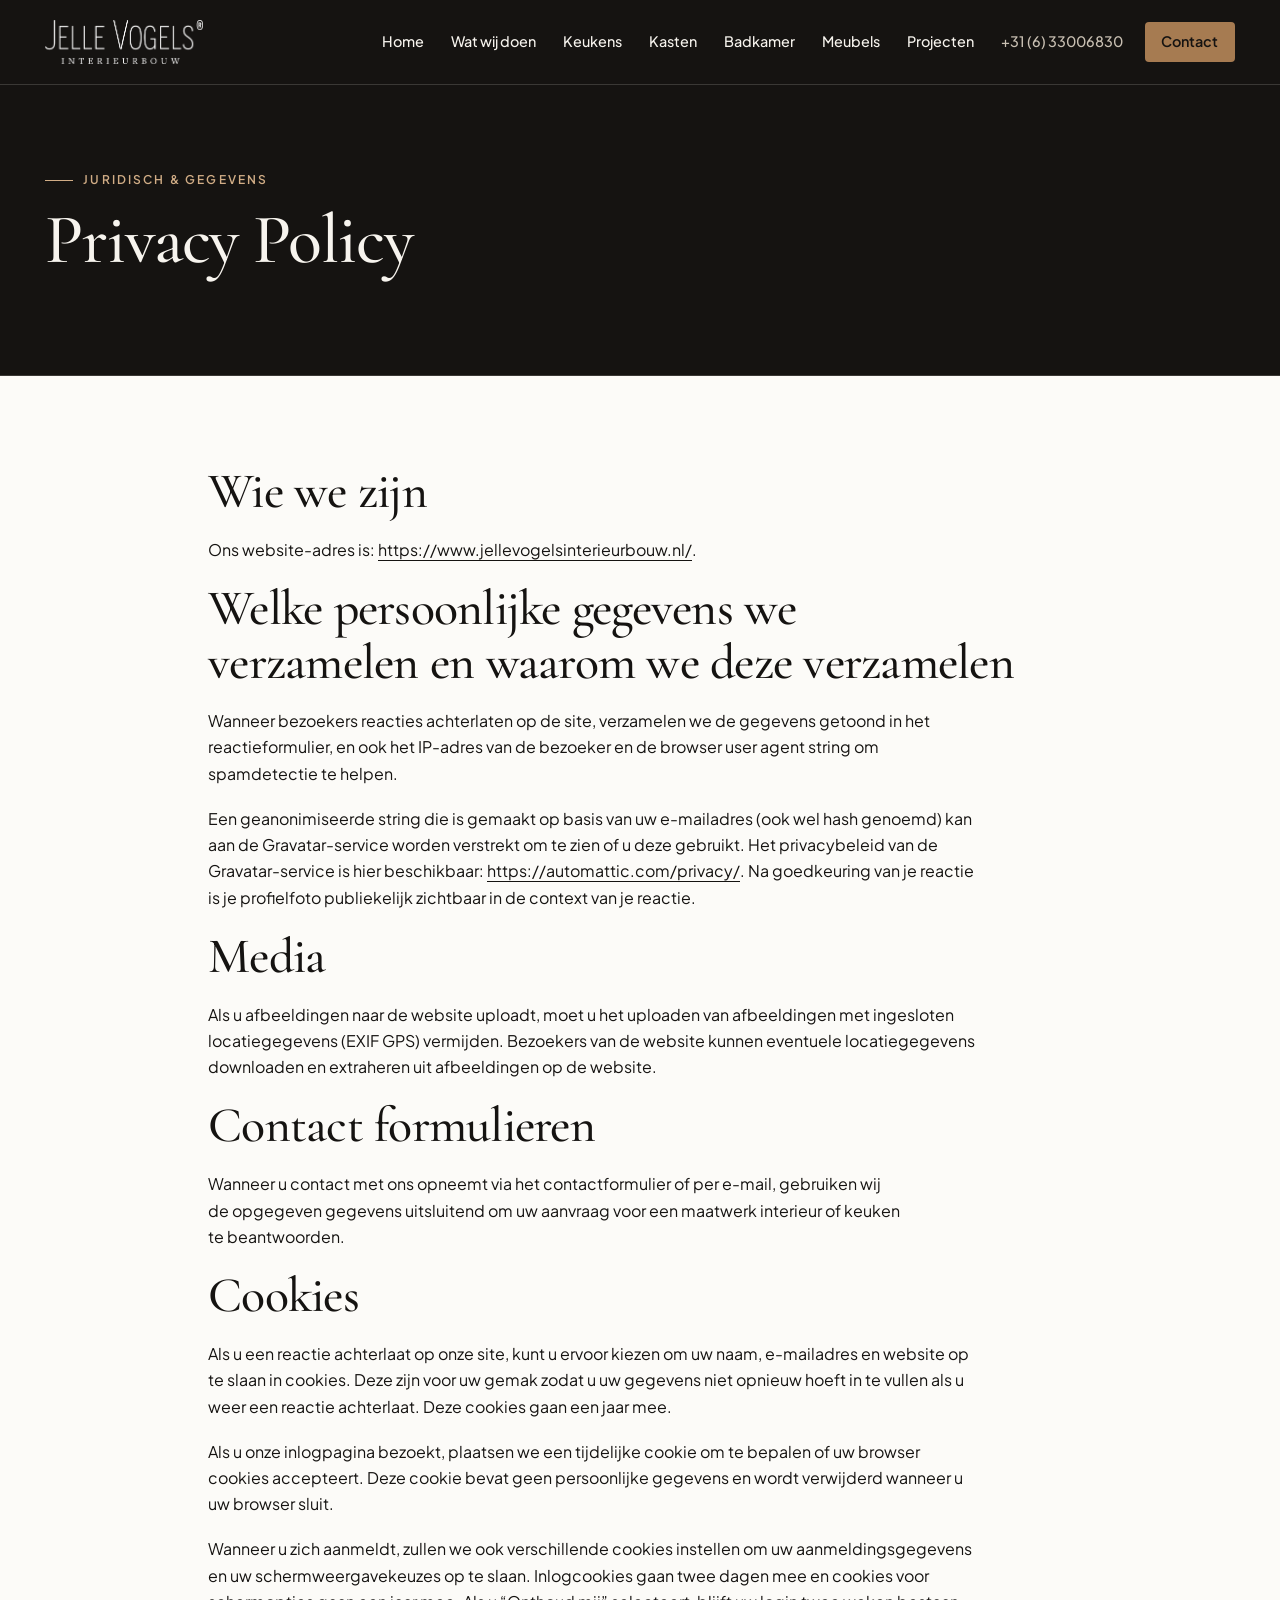
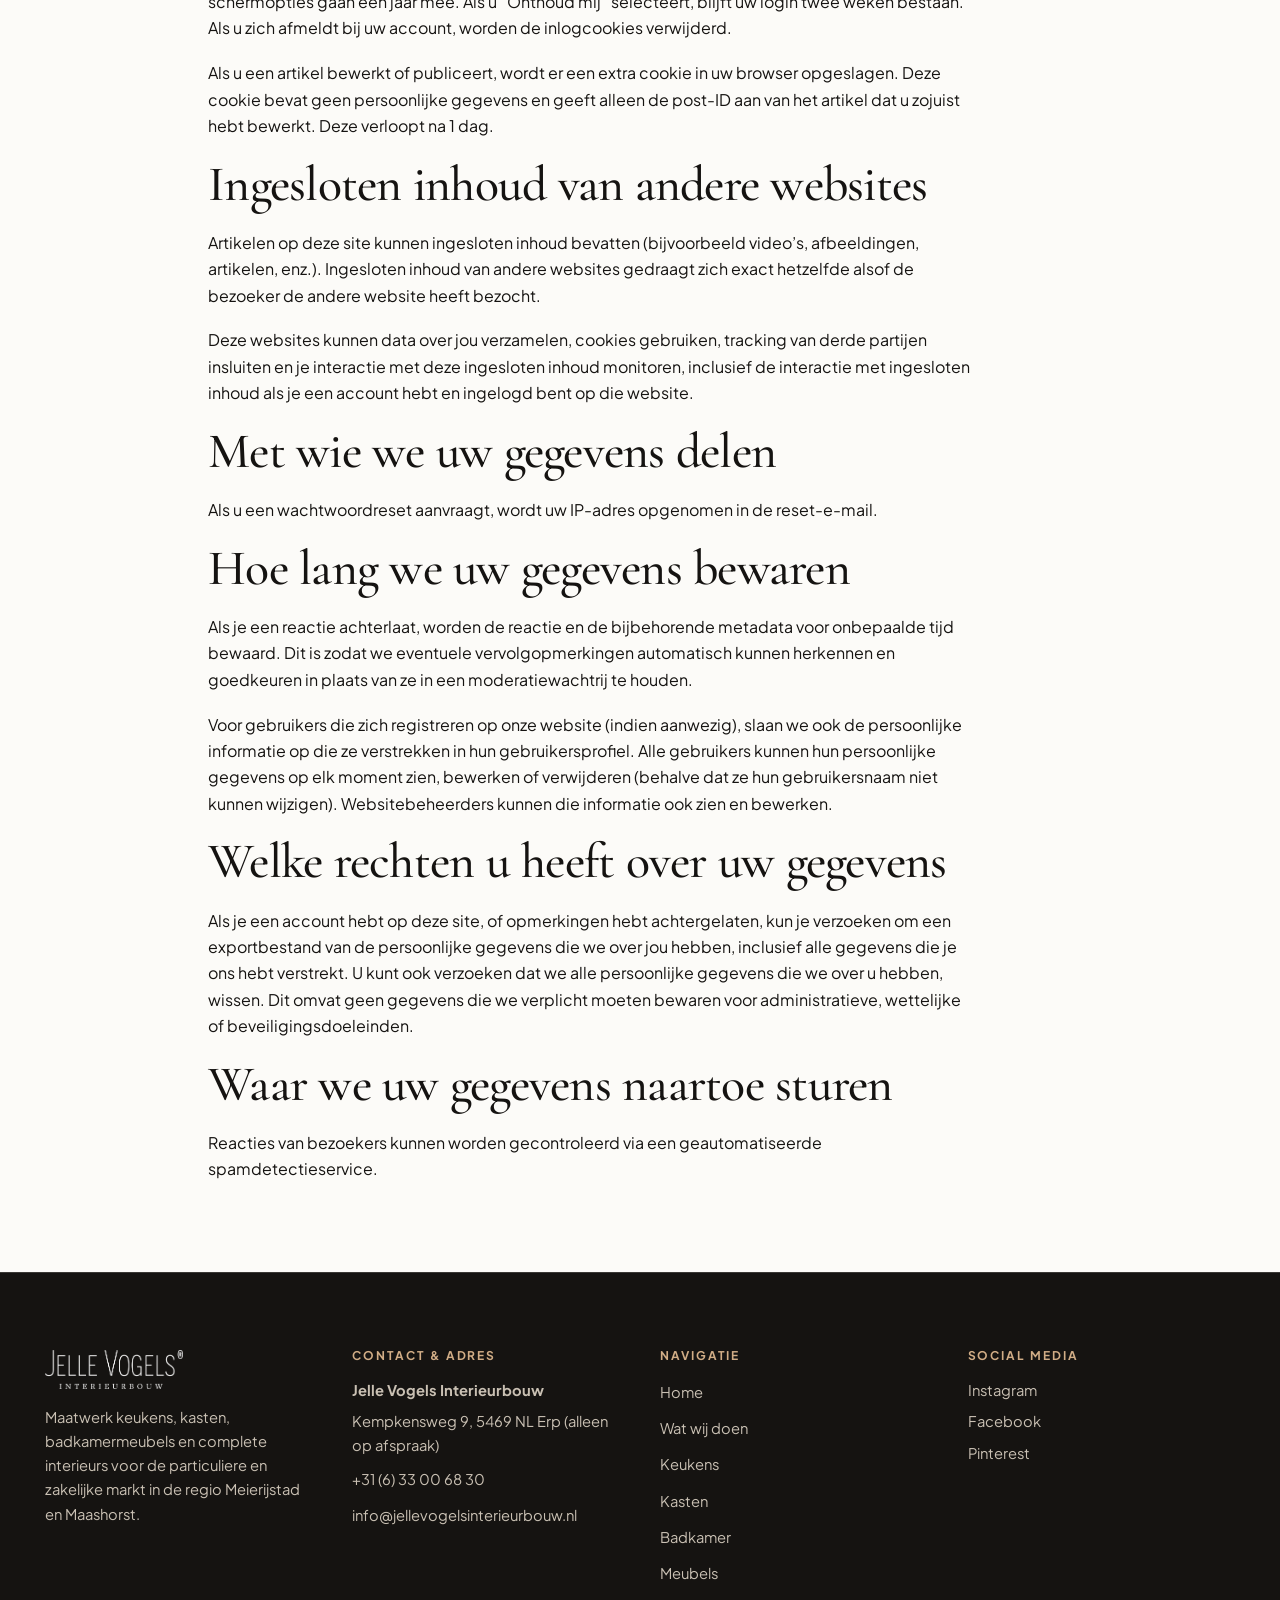
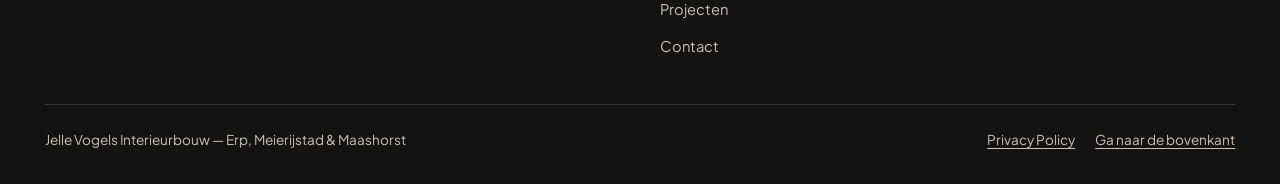
==== privacy-policy.html @ b294d6fb "Initial site build for Jelle Vogels Interieurbouw" ====
<!DOCTYPE html>
<html lang="nl">
<head>
  <meta charset="utf-8">
  <meta name="viewport" content="width=device-width, initial-scale=1.0">
  <title>Privacy Policy - Jelle Vogels Interieurbouw</title>
  <meta name="description" content="Privacybeleid van Jelle Vogels Interieurbouw in Erp.">
  <link rel="icon" href="assets/images/cropped-Ontwerp-zonder-titel-2023-12-18T081809.314.jpg" type="image/jpeg">
  <link rel="preconnect" href="https://fonts.googleapis.com">
  <link rel="preconnect" href="https://fonts.gstatic.com" crossorigin>
  <link rel="stylesheet" href="https://fonts.googleapis.com/css2?family=Cormorant+Garamond:ital,wght@0,500;0,600;1,500&family=Plus+Jakarta+Sans:wght@400;500;600;700&display=swap">
  <link rel="stylesheet" href="assets/css/styles.css">
  <script type="module" src="assets/js/main.js"></script>
</head>
<body>
  <a href="#main-content" class="skip-link visually-hidden">Ga naar inhoud</a>
  <div class="sticky-sentinel" aria-hidden="true"></div>

  <header class="site-header">
    <div class="site-header-bar">
      <div class="container header-inner">
        <a class="site-logo" href="index.html">
          <img
            src="assets/images/JVI-Logo-wit.png"
            alt="Jelle Vogels Interieurbouw — Home"
            width="1292"
            height="360"
            decoding="async"
          >
        </a>

        <nav class="site-nav" aria-label="Hoofdnavigatie">
          <button
            class="menu-button"
            type="button"
            popovertarget="site-menu"
            popovertargetaction="toggle"
            aria-controls="site-menu"
          >
            <svg aria-hidden="true" width="18" height="18" viewBox="0 0 24 24" fill="none" stroke="currentColor" stroke-width="2" stroke-linecap="round">
              <line x1="3" y1="6" x2="21" y2="6"></line>
              <line x1="3" y1="12" x2="21" y2="12"></line>
              <line x1="3" y1="18" x2="21" y2="18"></line>
            </svg>
            <span>Menu</span>
          </button>

          <ul id="site-menu" class="site-menu" popover="auto">
            <li><a href="index.html">Home</a></li>
          <li><a href="wat-wij-doen.html">Wat wij doen</a></li>
          <li><a href="keukens.html">Keukens</a></li>
          <li><a href="kasten.html">Kasten</a></li>
          <li><a href="badkamer.html">Badkamer</a></li>
          <li><a href="meubels.html">Meubels</a></li>
          <li><a href="projecten.html">Projecten</a></li>
          <li><a class="nav-phone" href="tel:+31633006830">+31 (6) 33006830</a></li>
          <li><a class="nav-cta" href="contact.html">Contact</a></li>
          </ul>
        </nav>
      </div>
    </div>
  </header>

  <main>

<section class="page-banner">
  <div class="container">
    <span class="eyebrow">Juridisch &amp; Gegevens</span>
    <h1 id="main-content" tabindex="-1">Privacy Policy</h1>
  </div>
</section>

<section class="section section--surface">
  <div class="container prose-stack" style="max-inline-size: 54rem;">
    <h2>Wie we zijn</h2>
    <p>Ons website-adres is: <a href="https://www.jellevogelsinterieurbouw.nl/">https://www.jellevogelsinterieurbouw.nl/</a>.</p>

    <h2>Welke persoonlijke gegevens we verzamelen en waarom we deze verzamelen</h2>
    <p>Wanneer bezoekers reacties achterlaten op de site, verzamelen we de gegevens getoond in het reactieformulier, en ook het IP-adres van de bezoeker en de browser user agent string om spamdetectie te helpen.</p>
    <p>Een geanonimiseerde string die is gemaakt op basis van uw e-mailadres (ook wel hash genoemd) kan aan de Gravatar-service worden verstrekt om te zien of u deze gebruikt. Het privacybeleid van de Gravatar-service is hier beschikbaar: <a href="https://automattic.com/privacy/" rel="noopener noreferrer">https://automattic.com/privacy/</a>. Na goedkeuring van je reactie is je profielfoto publiekelijk zichtbaar in de context van je reactie.</p>

    <h2>Media</h2>
    <p>Als u afbeeldingen naar de website uploadt, moet u het uploaden van afbeeldingen met ingesloten locatiegegevens (EXIF GPS) vermijden. Bezoekers van de website kunnen eventuele locatiegegevens downloaden en extraheren uit afbeeldingen op de website.</p>

    <h2>Contact formulieren</h2>
    <p>Wanneer u contact met ons opneemt via het contactformulier of per e-mail, gebruiken wij de opgegeven gegevens uitsluitend om uw aanvraag voor een maatwerk interieur of keuken te beantwoorden.</p>

    <h2>Cookies</h2>
    <p>Als u een reactie achterlaat op onze site, kunt u ervoor kiezen om uw naam, e-mailadres en website op te slaan in cookies. Deze zijn voor uw gemak zodat u uw gegevens niet opnieuw hoeft in te vullen als u weer een reactie achterlaat. Deze cookies gaan een jaar mee.</p>
    <p>Als u onze inlogpagina bezoekt, plaatsen we een tijdelijke cookie om te bepalen of uw browser cookies accepteert. Deze cookie bevat geen persoonlijke gegevens en wordt verwijderd wanneer u uw browser sluit.</p>
    <p>Wanneer u zich aanmeldt, zullen we ook verschillende cookies instellen om uw aanmeldingsgegevens en uw schermweergavekeuzes op te slaan. Inlogcookies gaan twee dagen mee en cookies voor schermopties gaan een jaar mee. Als u “Onthoud mij” selecteert, blijft uw login twee weken bestaan. Als u zich afmeldt bij uw account, worden de inlogcookies verwijderd.</p>
    <p>Als u een artikel bewerkt of publiceert, wordt er een extra cookie in uw browser opgeslagen. Deze cookie bevat geen persoonlijke gegevens en geeft alleen de post-ID aan van het artikel dat u zojuist hebt bewerkt. Deze verloopt na 1 dag.</p>

    <h2>Ingesloten inhoud van andere websites</h2>
    <p>Artikelen op deze site kunnen ingesloten inhoud bevatten (bijvoorbeeld video’s, afbeeldingen, artikelen, enz.). Ingesloten inhoud van andere websites gedraagt zich exact hetzelfde alsof de bezoeker de andere website heeft bezocht.</p>
    <p>Deze websites kunnen data over jou verzamelen, cookies gebruiken, tracking van derde partijen insluiten en je interactie met deze ingesloten inhoud monitoren, inclusief de interactie met ingesloten inhoud als je een account hebt en ingelogd bent op die website.</p>

    <h2>Met wie we uw gegevens delen</h2>
    <p>Als u een wachtwoordreset aanvraagt, wordt uw IP-adres opgenomen in de reset-e-mail.</p>

    <h2>Hoe lang we uw gegevens bewaren</h2>
    <p>Als je een reactie achterlaat, worden de reactie en de bijbehorende metadata voor onbepaalde tijd bewaard. Dit is zodat we eventuele vervolgopmerkingen automatisch kunnen herkennen en goedkeuren in plaats van ze in een moderatiewachtrij te houden.</p>
    <p>Voor gebruikers die zich registreren op onze website (indien aanwezig), slaan we ook de persoonlijke informatie op die ze verstrekken in hun gebruikersprofiel. Alle gebruikers kunnen hun persoonlijke gegevens op elk moment zien, bewerken of verwijderen (behalve dat ze hun gebruikersnaam niet kunnen wijzigen). Websitebeheerders kunnen die informatie ook zien en bewerken.</p>

    <h2>Welke rechten u heeft over uw gegevens</h2>
    <p>Als je een account hebt op deze site, of opmerkingen hebt achtergelaten, kun je verzoeken om een exportbestand van de persoonlijke gegevens die we over jou hebben, inclusief alle gegevens die je ons hebt verstrekt. U kunt ook verzoeken dat we alle persoonlijke gegevens die we over u hebben, wissen. Dit omvat geen gegevens die we verplicht moeten bewaren voor administratieve, wettelijke of beveiligingsdoeleinden.</p>

    <h2>Waar we uw gegevens naartoe sturen</h2>
    <p>Reacties van bezoekers kunnen worden gecontroleerd via een geautomatiseerde spamdetectieservice.</p>
  </div>
</section>

  </main>

  <footer class="site-footer">
    <div class="container">
      <div class="footer-grid">
        <div class="footer-brand">
          <img
            src="assets/images/JVI-Logo-wit.png"
            alt="Jelle Vogels Interieurbouw"
            width="1292"
            height="360"
            loading="lazy"
            decoding="async"
          >
          <p>Maatwerk keukens, kasten, badkamermeubels en complete interieurs voor de particuliere en zakelijke markt in de regio Meierijstad en Maashorst.</p>
        </div>

        <div>
          <h2 class="footer-heading">Contact &amp; Adres</h2>
          <ul class="footer-list">
            <li><strong>Jelle Vogels Interieurbouw</strong></li>
            <li>Kempkensweg 9, 5469 NL Erp (alleen op afspraak)</li>
            <li><a href="tel:+31633006830">+31 (6) 33 00 68 30</a></li>
            <li><a href="mailto:info@jellevogelsinterieurbouw.nl">info@jellevogelsinterieurbouw.nl</a></li>
          </ul>
        </div>

        <div>
          <h2 class="footer-heading">Navigatie</h2>
          <ul class="footer-list">
            <li><a href="index.html">Home</a></li>
            <li><a href="wat-wij-doen.html">Wat wij doen</a></li>
            <li><a href="keukens.html">Keukens</a></li>
            <li><a href="kasten.html">Kasten</a></li>
            <li><a href="badkamer.html">Badkamer</a></li>
            <li><a href="meubels.html">Meubels</a></li>
            <li><a href="projecten.html">Projecten</a></li>
            <li><a href="contact.html">Contact</a></li>
          </ul>
        </div>

        <div>
          <h2 class="footer-heading">Social media</h2>
          <ul class="footer-list">
            <li>Instagram</li>
            <li>Facebook</li>
            <li>Pinterest</li>
          </ul>
        </div>
      </div>

      <div class="footer-bottom">
        <p>Jelle Vogels Interieurbouw — Erp, Meierijstad &amp; Maashorst</p>
        <div class="footer-bottom-links">
          <a href="privacy-policy.html">Privacy Policy</a>
          <a href="#main-content">Ga naar de bovenkant</a>
        </div>
      </div>
    </div>
  </footer>

</body>
</html>
---- assets/css/styles.css ----
@layer reset, tokens, base, layout, components, utilities;

@layer reset {
  :where(
    html, body, header, nav, main, footer, section, article, aside,
    div, span, h1, h2, h3, h4, p, ul, ol, li, dl, dt, dd, figure, figcaption,
    blockquote, a, button, form, fieldset, legend, label, input, textarea,
    select, table, thead, tbody, tr, th, td, dialog, img, picture, svg
  ) {
    box-sizing: border-box;
  }

  body {
    margin: 0;
  }

  :where(h1, h2, h3, h4, p, figure, blockquote, dl, dd) {
    margin: 0;
  }

  :where(ul, ol) {
    margin: 0;
    padding: 0;
  }

  :where(img, picture, svg, video) {
    display: block;
    max-inline-size: 100%;
  }

  :where(img) {
    block-size: auto;
  }

  :where(button, input, textarea, select) {
    font: inherit;
    color: inherit;
  }
}

@layer tokens {
  :root {
    /* Tier 1 & 2: Warm Architectural Limestone & Smoked Oak Palette */
    --stone-50: #fcfbf8;
    --stone-100: #f6f3ee;
    --stone-200: #ece6dc;
    --stone-300: #ddd3c5;
    --stone-500: #6f675d;
    --stone-600: #595249;
    --oak-950: #151311;
    --oak-900: #1e1b18;
    --oak-800: #2b2622;
    --oak-700: #3d3630;
    --brass-500: #a67b51;
    --brass-600: #8c633c;
    --brass-300: #d1ad86;
    --sage-600: #4c5d50;
    --error-600: #b3261e;
    --error-100: #fceeee;
    --success-700: #1b6e35;

    /* Semantic Surfaces & Ink */
    --bg-canvas: var(--stone-100);
    --bg-surface: var(--stone-50);
    --bg-muted: var(--stone-200);
    --bg-dark: var(--oak-950);
    --bg-dark-elevated: var(--oak-900);
    --ink-primary: var(--oak-950);
    --ink-secondary: var(--stone-600);
    --ink-on-dark: #f7f4ee;
    --ink-muted-on-dark: #c9c0b3;
    --accent: var(--brass-600);
    --accent-on-dark: var(--brass-300);
    --border-subtle: rgba(30, 27, 24, 0.14);
    --border-strong: rgba(30, 27, 24, 0.34);
    --border-on-dark: rgba(247, 244, 238, 0.16);

    /* Typography */
    --font-display: "Cormorant Garamond", Georgia, "Times New Roman", serif;
    --font-sans: "Plus Jakarta Sans", system-ui, -apple-system, "Segoe UI", sans-serif;

    /* Spacing & Rhythm */
    --container-max: 84rem;
    --gutter: clamp(1.125rem, 3.5vw, 3.25rem);
    --section-space: clamp(3.75rem, 7vw, 6.75rem);
    --radius-sm: 0.25rem;
    --radius-md: 0.5rem;
    --radius-lg: 0.875rem;
    --header-height: 5.25rem;

    /* Motion */
    --ease-editorial: cubic-bezier(0.22, 1, 0.36, 1);
    --shadow-card: 0 18px 42px -24px rgba(21, 19, 17, 0.28);
    --shadow-elevated: 0 28px 65px -20px rgba(15, 13, 11, 0.45);
  }
}

@layer base {
  html {
    font-size: 100%;
    scroll-padding-top: var(--header-height);
    background-color: var(--bg-canvas);
    color: var(--ink-primary);
    color-scheme: light;
    -webkit-text-size-adjust: 100%;
  }

  @media (prefers-reduced-motion: no-preference) {
    html {
      scroll-behavior: smooth;
    }
  }

  body {
    font-family: var(--font-sans);
    font-size: 1rem;
    line-height: 1.65;
    background-color: var(--bg-canvas);
    color: var(--ink-primary);
    text-align: start;
    overflow-x: clip;
  }

  h1, h2, h3 {
    font-family: var(--font-display);
    font-weight: 500;
    letter-spacing: -0.015em;
    line-height: 1.08;
    text-wrap: balance;
  }

  h1 {
    font-size: clamp(2.5rem, 1.5rem + 3.6vw, 4.75rem);
  }

  h2 {
    font-size: clamp(2rem, 1.35rem + 2.2vw, 3.25rem);
  }

  h3 {
    font-size: clamp(1.375rem, 1.15rem + 0.8vw, 1.875rem);
  }

  p, blockquote {
    text-wrap: pretty;
  }

  p {
    max-inline-size: 64ch;
  }

  a {
    color: inherit;
    text-underline-offset: 0.22em;
  }

  :where(a:any-link, button, input, textarea, select, summary, [tabindex]):focus-visible {
    outline: 3px solid var(--accent);
    outline-offset: 3px;
  }

  .dark-surface :where(a:any-link, button):focus-visible,
  .site-header :where(a:any-link, button):focus-visible,
  .site-footer :where(a:any-link, button):focus-visible,
  .lightbox-dialog :where(button):focus-visible {
    outline-color: var(--accent-on-dark);
  }
}

@layer layout {
  .container {
    inline-size: min(100% - 2 * var(--gutter), var(--container-max));
    margin-inline: auto;
  }

  .section {
    padding-block: var(--section-space);
  }

  .section--tinted {
    background-color: var(--bg-muted);
  }

  .section--dark {
    background-color: var(--bg-dark);
    color: var(--ink-on-dark);
  }

  .section--surface {
    background-color: var(--bg-surface);
  }

  .section--deferred {
    content-visibility: auto;
    contain-intrinsic-block-size: auto 36rem;
  }

  .section-head {
    display: grid;
    gap: 1rem;
    margin-block-end: clamp(2rem, 4vw, 3.25rem);
  }

  @media (min-width: 56rem) {
    .section-head--split {
      grid-template-columns: 1fr auto;
      align-items: end;
      gap: 2rem;
    }
  }

  .split-grid {
    display: grid;
    gap: clamp(2rem, 5vw, 4.5rem);
    align-items: center;
  }

  @media (min-width: 58rem) {
    .split-grid {
      grid-template-columns: 1.05fr 0.95fr;
    }

    .split-grid--reverse {
      grid-template-columns: 0.95fr 1.05fr;
    }
  }
}

@layer components {
  /* Skip link & Visually hidden utility */
  .visually-hidden:where(:not(:focus-within, :active)) {
    position: absolute !important;
    clip-path: inset(50%) !important;
    overflow: hidden !important;
    inline-size: 1px !important;
    block-size: 1px !important;
    margin: -1px !important;
    padding: 0 !important;
    border: 0 !important;
    white-space: nowrap !important;
  }

  .skip-link:focus-visible {
    position: fixed;
    inset-block-start: 0.75rem;
    inset-inline-start: 0.75rem;
    z-index: 200;
    padding: 0.75rem 1.25rem;
    background-color: var(--oak-950);
    color: var(--ink-on-dark);
    border: 2px solid var(--brass-300);
    border-radius: var(--radius-sm);
    text-decoration: none;
    font-weight: 600;
  }

  /* Eyebrow & Prose Helpers */
  .eyebrow {
    display: inline-flex;
    align-items: center;
    gap: 0.65rem;
    font-family: var(--font-sans);
    font-size: 0.75rem;
    font-weight: 600;
    letter-spacing: 0.18em;
    text-transform: uppercase;
    color: var(--accent);
  }

  .eyebrow::before {
    content: "";
    inline-size: 1.75rem;
    block-size: 1px;
    background-color: currentColor;
  }

  .section--dark .eyebrow,
  .hero .eyebrow,
  .page-banner .eyebrow {
    color: var(--accent-on-dark);
  }

  .prose-stack {
    display: grid;
    gap: 1.15rem;
  }

  .lead {
    font-size: clamp(1.0625rem, 0.98rem + 0.35vw, 1.25rem);
    line-height: 1.65;
    color: var(--ink-secondary);
  }

  .section--dark .lead {
    color: var(--ink-muted-on-dark);
  }

  /* Buttons */
  .btn-row {
    display: flex;
    flex-wrap: wrap;
    gap: 0.875rem;
    align-items: center;
  }

  .btn {
    display: inline-flex;
    align-items: center;
    justify-content: center;
    gap: 0.6rem;
    min-block-size: 48px;
    padding: 0.85rem 1.75rem;
    border-radius: var(--radius-sm);
    border: 1px solid transparent;
    font-size: 0.9375rem;
    font-weight: 600;
    letter-spacing: 0.03em;
    text-decoration: none;
    cursor: pointer;
    transition:
      background-color 0.25s var(--ease-editorial),
      color 0.25s var(--ease-editorial),
      border-color 0.25s var(--ease-editorial),
      transform 0.25s var(--ease-editorial);
  }

  @media (pointer: coarse) {
    .btn {
      min-block-size: 52px;
    }
  }

  .btn--primary {
    background-color: var(--oak-950);
    color: var(--ink-on-dark);
    border-color: var(--oak-950);
  }

  .btn--primary:hover:not(:disabled) {
    background-color: var(--brass-600);
    border-color: var(--brass-600);
  }

  .btn--accent {
    background-color: var(--brass-500);
    color: var(--oak-950);
    border-color: var(--brass-500);
  }

  .btn--accent:hover:not(:disabled) {
    background-color: var(--brass-300);
    border-color: var(--brass-300);
  }

  .btn--ghost-light {
    background-color: rgba(21, 19, 17, 0.35);
    color: var(--ink-on-dark);
    border-color: rgba(247, 244, 238, 0.55);
    backdrop-filter: blur(8px);
  }

  .btn--ghost-light:hover:not(:disabled) {
    background-color: var(--ink-on-dark);
    color: var(--oak-950);
    border-color: var(--ink-on-dark);
  }

  .btn--outline {
    background-color: transparent;
    color: var(--ink-primary);
    border-color: var(--border-strong);
  }

  .btn--outline:hover:not(:disabled) {
    background-color: var(--oak-950);
    color: var(--ink-on-dark);
    border-color: var(--oak-950);
  }

  .section--dark .btn--outline {
    color: var(--ink-on-dark);
    border-color: rgba(247, 244, 238, 0.35);
  }

  .section--dark .btn--outline:hover:not(:disabled) {
    background-color: var(--ink-on-dark);
    color: var(--oak-950);
    border-color: var(--ink-on-dark);
  }

  /* State-Aware Sticky Header & Adaptive Navbar */
  .site-header {
    position: sticky;
    inset-block-start: 0;
    z-index: 40;
    container-type: scroll-state;
    container-name: site-header;
    background-color: var(--oak-950);
    color: var(--ink-on-dark);
  }

  .site-header-bar {
    border-block-end: 1px solid var(--border-on-dark);
    background-color: var(--oak-950);
    transition:
      background-color 0.3s ease,
      box-shadow 0.3s ease,
      border-color 0.3s ease;
  }

  @container site-header scroll-state(stuck: top) {
    .site-header-bar {
      background-color: rgba(21, 19, 17, 0.94);
      backdrop-filter: blur(12px);
      box-shadow: 0 12px 32px -12px rgba(0, 0, 0, 0.45);
      border-block-end-color: rgba(209, 173, 134, 0.25);
    }
  }

  .site-header.is-stuck .site-header-bar {
    background-color: rgba(21, 19, 17, 0.94);
    backdrop-filter: blur(12px);
    box-shadow: 0 12px 32px -12px rgba(0, 0, 0, 0.45);
    border-block-end-color: rgba(209, 173, 134, 0.25);
  }

  .header-inner {
    display: flex;
    align-items: center;
    justify-content: space-between;
    gap: 1.5rem;
    min-block-size: var(--header-height);
    padding-block: 0.65rem;
  }

  .header-inner > * {
    flex-shrink: 0;
    white-space: nowrap;
  }

  .site-logo {
    display: inline-flex;
    align-items: center;
    text-decoration: none;
    padding-block: 0.25rem;
  }

  .site-logo img {
    inline-size: auto;
    block-size: clamp(2.1rem, 3.6vw, 2.75rem);
    object-fit: contain;
  }

  .site-nav {
    display: flex;
    align-items: center;
    gap: 0.75rem;
  }

  .menu-button {
    anchor-name: --menu-button;
    display: inline-flex;
    align-items: center;
    gap: 0.55rem;
    min-block-size: 44px;
    padding: 0.55rem 1rem;
    background-color: rgba(247, 244, 238, 0.08);
    color: var(--ink-on-dark);
    border: 1px solid rgba(247, 244, 238, 0.26);
    border-radius: var(--radius-sm);
    font-size: 0.9375rem;
    font-weight: 500;
    cursor: pointer;
  }

  .menu-button:hover {
    background-color: rgba(247, 244, 238, 0.16);
  }

  .site-menu {
    position: fixed;
    inset: auto;
    inset-block-start: 4.85rem;
    inset-block-start: anchor(--menu-button bottom);
    inset-inline-end: 1rem;
    inline-size: min(86dvw, 23rem);
    max-inline-size: calc(100dvw - 2rem);
    block-size: fit-content;
    max-block-size: calc(100dvh - 6rem);
    margin: 0;
    margin-block-start: 0.5rem;
    padding: 0.85rem;
    list-style: none;
    overflow: auto;
    background-color: var(--oak-900);
    color: var(--ink-on-dark);
    border: 1px solid rgba(209, 173, 134, 0.28);
    border-radius: var(--radius-md);
    box-shadow: var(--shadow-elevated);
  }

  .site-menu::backdrop {
    background-color: rgba(15, 13, 11, 0.55);
  }

  .site-menu:not(:is(:popover-open, .\:popover-open)) {
    display: none;
  }

  .site-menu:is(:popover-open, .\:popover-open) {
    display: grid;
    gap: 0.25rem;
  }

  .site-menu a {
    display: flex;
    align-items: center;
    justify-content: space-between;
    min-block-size: 44px;
    padding: 0.65rem 0.9rem;
    border-radius: var(--radius-sm);
    text-decoration: none;
    font-size: 0.9375rem;
    font-weight: 500;
    color: var(--ink-on-dark);
    transition: background-color 0.2s ease, color 0.2s ease;
  }

  .site-menu a:hover {
    background-color: rgba(247, 244, 238, 0.08);
    color: var(--brass-300);
  }

  .site-menu a[aria-current="page"] {
    color: var(--brass-300);
    background-color: rgba(209, 173, 134, 0.14);
    border-inline-start: 3px solid var(--brass-300);
  }

  .site-menu .nav-phone {
    color: var(--ink-muted-on-dark);
    font-size: 0.875rem;
  }

  .site-menu .nav-cta {
    margin-block-start: 0.35rem;
    justify-content: center;
    background-color: var(--brass-500);
    color: var(--oak-950);
    font-weight: 600;
  }

  .site-menu .nav-cta:hover {
    background-color: var(--brass-300);
    color: var(--oak-950);
  }

  .site-menu .nav-cta[aria-current="page"] {
    border-inline-start: 0;
    outline: 2px solid var(--ink-on-dark);
    background-color: var(--brass-300);
    color: var(--oak-950);
  }

  .site-header.is-wide .menu-button {
    display: none;
  }

  .site-header.is-wide .site-menu {
    position: static;
    display: flex;
    align-items: center;
    gap: 0.25rem;
    inline-size: auto;
    max-inline-size: none;
    block-size: auto;
    max-block-size: none;
    overflow: visible;
    margin: 0;
    padding: 0;
    border: 0;
    background: transparent;
    box-shadow: none;
  }

  .site-header.is-wide .site-menu::backdrop {
    display: none;
  }

  .site-header.is-wide .site-menu a {
    min-block-size: 40px;
    padding: 0.45rem 0.72rem;
    border-radius: var(--radius-sm);
    font-size: 0.9rem;
  }

  .site-header.is-wide .site-menu a:not(.nav-cta)[aria-current="page"] {
    background-color: transparent;
    border-inline-start: 0;
    color: var(--brass-300);
    box-shadow: inset 0 -2px 0 var(--brass-300);
  }

  .site-header.is-wide .site-menu .nav-cta {
    margin-block-start: 0;
    margin-inline-start: 0.35rem;
    padding: 0.5rem 1.05rem;
    background-color: var(--brass-500);
    color: var(--oak-950);
  }

  .site-header.is-wide .site-menu .nav-cta:hover {
    background-color: var(--brass-300);
    color: var(--oak-950);
  }

  .site-header.is-wide .site-menu .nav-cta[aria-current="page"] {
    background-color: var(--brass-300);
    color: var(--oak-950);
    box-shadow: none;
    outline: 2px solid var(--ink-on-dark);
  }

  .site-header.is-measuring * {
    transition: none !important;
  }

  /* Hero Showcase (Home) */
  .hero {
    position: relative;
    display: grid;
    align-items: end;
    min-block-size: clamp(34rem, 76svh, 52rem);
    background-color: var(--oak-950);
    color: var(--ink-on-dark);
    overflow: clip;
  }

  .hero-media {
    position: absolute;
    inset: 0;
    z-index: 0;
  }

  .hero-media img {
    inline-size: 100%;
    block-size: 100%;
    object-fit: cover;
    object-position: center 52%;
  }

  .hero-scrim {
    position: absolute;
    inset: 0;
    z-index: 1;
    background:
      linear-gradient(90deg, rgba(17, 15, 13, 0.88) 0%, rgba(17, 15, 13, 0.62) 52%, rgba(17, 15, 13, 0.25) 100%),
      linear-gradient(180deg, rgba(17, 15, 13, 0.22) 0%, rgba(17, 15, 13, 0.85) 100%);
  }

  .hero-content {
    position: relative;
    z-index: 2;
    padding-block: clamp(4.5rem, 9vw, 7rem) clamp(3rem, 6vw, 4.75rem);
  }

  .hero-grid {
    display: grid;
    gap: 2rem;
    align-items: end;
  }

  @media (min-width: 62rem) {
    .hero-grid {
      grid-template-columns: 1.25fr 0.75fr;
      gap: 3rem;
    }
  }

  .hero-title {
    margin-block: 0.9rem 1.25rem;
    color: var(--ink-on-dark);
  }

  .hero-lead {
    font-size: clamp(1.0625rem, 1rem + 0.35vw, 1.22rem);
    color: rgba(247, 244, 238, 0.9);
    max-inline-size: 56ch;
  }

  .hero-aside {
    padding: 1.5rem;
    background-color: rgba(21, 19, 17, 0.76);
    border: 1px solid rgba(209, 173, 134, 0.32);
    border-radius: var(--radius-md);
    backdrop-filter: blur(10px);
    display: grid;
    gap: 0.85rem;
  }

  .hero-aside p {
    font-size: 0.9375rem;
    color: var(--ink-muted-on-dark);
  }

  /* Craft Bar Strip */
  .craft-strip {
    background-color: var(--oak-900);
    color: var(--ink-on-dark);
    border-block: 1px solid var(--border-on-dark);
  }

  .craft-strip-list {
    display: grid;
    grid-template-columns: repeat(auto-fit, minmax(14rem, 1fr));
    list-style: none;
  }

  .craft-strip-item {
    display: flex;
    align-items: center;
    gap: 0.85rem;
    padding: 1.15rem 1.25rem;
    border-block-end: 1px solid var(--border-on-dark);
    font-size: 0.92rem;
    color: var(--ink-muted-on-dark);
  }

  @media (min-width: 60rem) {
    .craft-strip-item {
      border-block-end: 0;
    }
    .craft-strip-item:not(:last-child) {
      border-inline-end: 1px solid var(--border-on-dark);
    }
  }

  .craft-strip-item strong {
    display: block;
    color: var(--ink-on-dark);
    font-weight: 600;
  }

  .craft-num {
    font-family: var(--font-display);
    font-size: 1.5rem;
    color: var(--brass-300);
    line-height: 1;
  }

  /* Inner Page Editorial Header */
  .page-banner {
    background-color: var(--oak-950);
    color: var(--ink-on-dark);
    padding-block: clamp(3.25rem, 6vw, 5.25rem);
    border-block-end: 1px solid var(--border-on-dark);
  }

  .page-banner-grid {
    display: grid;
    gap: 2rem;
    align-items: center;
  }

  @media (min-width: 56rem) {
    .page-banner-grid {
      grid-template-columns: 1.15fr 0.85fr;
      gap: 3.5rem;
    }
  }

  .page-banner h1 {
    margin-block: 0.75rem 1.25rem;
  }

  .page-banner-copy {
    color: rgba(247, 244, 238, 0.88);
    font-size: clamp(1rem, 0.96rem + 0.25vw, 1.125rem);
  }

  .page-banner-media {
    border-radius: var(--radius-md);
    overflow: hidden;
    border: 1px solid rgba(209, 173, 134, 0.25);
    aspect-ratio: 16 / 10;
    background-color: var(--oak-900);
  }

  .page-banner-media img {
    inline-size: 100%;
    block-size: 100%;
    object-fit: cover;
  }

  /* Category Cards Grid with Subgrid */
  .category-grid {
    display: grid;
    grid-template-columns: repeat(auto-fit, minmax(min(100%, 17.5rem), 1fr));
    gap: 1.75rem;
  }

  .category-card {
    container: card / inline-size;
    display: grid;
    grid-template-rows: auto 1fr auto;
    background-color: var(--bg-surface);
    border: 1px solid var(--border-subtle);
    border-radius: var(--radius-md);
    overflow: hidden;
    box-shadow: var(--shadow-card);
    transition: transform 0.35s var(--ease-editorial), border-color 0.35s var(--ease-editorial);
  }

  @supports (grid-template-rows: subgrid) {
    .category-card {
      grid-row: span 3;
      grid-template-rows: auto 1fr auto;
      grid-template-rows: subgrid;
    }
  }

  .category-card:hover {
    border-color: var(--brass-500);
  }

  @media (prefers-reduced-motion: no-preference) {
    .category-card:hover {
      transform: translateY(-4px);
    }
  }

  .category-card-media {
    position: relative;
    aspect-ratio: 4 / 5;
    overflow: hidden;
    background-color: var(--oak-900);
  }

  .category-card-media--wide {
    aspect-ratio: 4 / 3;
  }

  .category-card-media img {
    inline-size: 100%;
    block-size: 100%;
    object-fit: cover;
    transition: transform 0.6s var(--ease-editorial);
  }

  @media (prefers-reduced-motion: no-preference) {
    .category-card:hover .category-card-media img {
      transform: scale(1.04);
    }
  }

  .category-card-body {
    display: grid;
    gap: 0.7rem;
    padding: 1.5rem;
    align-content: start;
  }

  .category-index {
    font-family: var(--font-sans);
    font-size: 0.72rem;
    font-weight: 700;
    letter-spacing: 0.16em;
    text-transform: uppercase;
    color: var(--accent);
  }

  .category-card-body p {
    font-size: 0.9375rem;
    color: var(--ink-secondary);
  }

  .category-card-foot {
    padding: 0 1.5rem 1.5rem;
  }

  .card-link {
    display: inline-flex;
    align-items: center;
    gap: 0.5rem;
    min-block-size: 40px;
    font-size: 0.9375rem;
    font-weight: 600;
    text-decoration: none;
    color: var(--ink-primary);
    border-block-end: 1px solid var(--brass-500);
    padding-block: 0.2rem;
  }

  .card-link:hover {
    color: var(--brass-600);
  }

  /* Architectural Gallery Grid & Lightbox Triggers */
  .gallery-grid {
    display: grid;
    grid-template-columns: repeat(auto-fill, minmax(min(100%, 19rem), 1fr));
    gap: 1.25rem;
    grid-auto-flow: dense;
  }

  @media (min-width: 64rem) {
    .gallery-grid {
      grid-template-columns: repeat(3, minmax(0, 1fr));
      gap: 1.5rem;
    }
  }

  .gallery-item {
    margin: 0;
    display: grid;
    grid-template-rows: 1fr auto;
    background-color: var(--bg-surface);
    border: 1px solid var(--border-subtle);
    border-radius: var(--radius-md);
    overflow: hidden;
    box-shadow: var(--shadow-card);
  }

  @media (min-width: 48rem) {
    .gallery-item--span-2 {
      grid-column: span 2;
    }
  }

  .gallery-trigger {
    position: relative;
    display: block;
    inline-size: 100%;
    padding: 0;
    border: 0;
    background-color: var(--oak-900);
    cursor: zoom-in;
    overflow: hidden;
    text-align: start;
  }

  .gallery-frame {
    aspect-ratio: 4 / 3;
  }

  .gallery-item--portrait .gallery-frame {
    aspect-ratio: 3 / 4;
  }

  .gallery-item--square .gallery-frame {
    aspect-ratio: 1 / 1;
  }

  .gallery-item--span-2 .gallery-frame {
    aspect-ratio: 16 / 10;
  }

  .gallery-trigger img {
    inline-size: 100%;
    block-size: 100%;
    object-fit: cover;
    transition: transform 0.55s var(--ease-editorial);
  }

  .gallery-trigger img.pos-top {
    object-position: center 18%;
  }

  @media (prefers-reduced-motion: no-preference) {
    .gallery-trigger:hover img {
      transform: scale(1.035);
    }
  }

  .gallery-zoom-badge {
    position: absolute;
    inset-block-end: 0.75rem;
    inset-inline-end: 0.75rem;
    display: inline-flex;
    align-items: center;
    gap: 0.35rem;
    padding: 0.35rem 0.7rem;
    border-radius: 999px;
    background-color: rgba(21, 19, 17, 0.78);
    color: var(--ink-on-dark);
    border: 1px solid rgba(247, 244, 238, 0.25);
    font-size: 0.75rem;
    font-weight: 500;
    backdrop-filter: blur(6px);
  }

  .gallery-caption {
    display: flex;
    justify-content: space-between;
    align-items: baseline;
    gap: 0.75rem;
    padding: 0.9rem 1.15rem;
    font-size: 0.875rem;
    color: var(--ink-secondary);
    border-block-start: 1px solid var(--border-subtle);
  }

  .gallery-caption strong {
    color: var(--ink-primary);
    font-weight: 600;
  }

  .gallery-tag {
    flex-shrink: 0;
    font-size: 0.72rem;
    font-weight: 600;
    letter-spacing: 0.1em;
    text-transform: uppercase;
    color: var(--accent);
  }

  .gallery-item[hidden] {
    display: none;
  }

  /* Filter Pills */
  .filter-bar {
    display: flex;
    flex-wrap: wrap;
    flex-wrap: balance;
    gap: 0.6rem;
    margin-block-end: 2rem;
  }

  .filter-btn {
    min-block-size: 42px;
    padding: 0.55rem 1.15rem;
    border-radius: 999px;
    border: 1px solid var(--border-strong);
    background-color: var(--bg-surface);
    color: var(--ink-primary);
    font-size: 0.875rem;
    font-weight: 600;
    cursor: pointer;
    transition: background-color 0.2s ease, color 0.2s ease, border-color 0.2s ease;
  }

  .filter-btn:hover {
    border-color: var(--oak-950);
  }

  .filter-btn[aria-pressed="true"] {
    background-color: var(--oak-950);
    color: var(--ink-on-dark);
    border-color: var(--oak-950);
  }

  /* Editorial Portrait & Process Media Frames */
  .media-collage {
    display: grid;
    gap: 1.25rem;
    grid-template-columns: 1fr 1fr;
  }

  .media-frame {
    border-radius: var(--radius-md);
    overflow: hidden;
    border: 1px solid var(--border-subtle);
    background-color: var(--oak-900);
    box-shadow: var(--shadow-card);
  }

  .section--dark .media-frame {
    border-color: var(--border-on-dark);
  }

  .media-frame img {
    inline-size: 100%;
    block-size: 100%;
    object-fit: cover;
  }

  .media-frame--tall {
    grid-row: span 2;
    aspect-ratio: 3 / 4;
  }

  .media-frame--tall img {
    object-position: center 15%;
  }

  .media-frame--landscape {
    aspect-ratio: 16 / 10;
  }

  .process-steps {
    display: grid;
    gap: 1.25rem;
    list-style: none;
    margin-block-start: 1.5rem;
  }

  @media (min-width: 48rem) {
    .process-steps--3col {
      grid-template-columns: repeat(3, 1fr);
    }
  }

  .process-step {
    padding: 1.4rem;
    background-color: var(--bg-surface);
    border: 1px solid var(--border-subtle);
    border-radius: var(--radius-md);
    display: grid;
    gap: 0.5rem;
  }

  .section--dark .process-step {
    background-color: rgba(255, 255, 255, 0.04);
    border-color: var(--border-on-dark);
  }

  .process-step strong {
    font-family: var(--font-display);
    font-size: 1.35rem;
    font-weight: 600;
  }

  .process-step p {
    font-size: 0.92rem;
    color: var(--ink-secondary);
  }

  .section--dark .process-step p {
    color: var(--ink-muted-on-dark);
  }

  /* Openingstijden Table & Card */
  .hours-card {
    padding: clamp(1.5rem, 3vw, 2.5rem);
    background-color: var(--bg-surface);
    border: 1px solid var(--border-subtle);
    border-radius: var(--radius-md);
    box-shadow: var(--shadow-card);
    display: grid;
    gap: 1.5rem;
  }

  .hours-list {
    display: grid;
    gap: 0;
  }

  .hours-row {
    display: flex;
    justify-content: space-between;
    align-items: baseline;
    gap: 1rem;
    padding-block: 0.72rem;
    border-block-end: 1px solid var(--border-subtle);
    font-size: 0.95rem;
  }

  .hours-row:last-child {
    border-block-end: 0;
  }

  .hours-row dt {
    font-weight: 600;
  }

  .hours-row dd {
    font-variant-numeric: tabular-nums;
    color: var(--ink-secondary);
  }

  /* Contact Form */
  .contact-grid {
    display: grid;
    gap: clamp(2rem, 5vw, 4rem);
    align-items: start;
  }

  @media (min-width: 58rem) {
    .contact-grid {
      grid-template-columns: 1.15fr 0.85fr;
    }
  }

  .form-card {
    padding: clamp(1.5rem, 3.5vw, 2.75rem);
    background-color: var(--bg-surface);
    border: 1px solid var(--border-subtle);
    border-radius: var(--radius-md);
    box-shadow: var(--shadow-card);
  }

  .form-row-2 {
    display: grid;
    gap: 1.25rem;
    align-items: start;
  }

  @media (min-width: 38rem) {
    .form-row-2 {
      grid-template-columns: 1fr 1fr;
    }
  }

  .field {
    display: flex;
    flex-direction: column;
    align-items: stretch;
    gap: 0.35rem;
    margin-block-end: 1.35rem;
  }

  .field label {
    font-size: 0.92rem;
    font-weight: 600;
    color: var(--ink-primary);
  }

  .field .hint {
    font-size: 0.82rem;
    color: var(--ink-secondary);
  }

  .field input,
  .field textarea {
    inline-size: 100%;
    min-block-size: 48px;
    padding: 0.75rem 0.95rem;
    font-size: max(1rem, 1em);
    background-color: #ffffff;
    color: var(--ink-primary);
    border: 1.5px solid #6b6359;
    border-radius: var(--radius-sm);
    transition: border-color 0.2s ease, background-color 0.2s ease;
  }

  @media (pointer: coarse) {
    .field input,
    .field textarea {
      min-block-size: 52px;
    }
  }

  .field textarea {
    min-block-size: 8.5rem;
    resize: vertical;
  }

  .error-msg {
    display: none;
    align-items: center;
    gap: 0.45rem;
    font-size: 0.86rem;
    font-weight: 500;
    color: var(--error-600);
    margin-block-start: 0.2rem;
  }

  :is(.field input, .field textarea):is(:user-invalid, .user-invalid-fallback) {
    border-color: var(--error-600);
    background-color: var(--error-100);
  }

  :is(.field input, .field textarea):is(:user-invalid, .user-invalid-fallback) + .error-msg {
    display: flex;
  }

  :is(.field input, .field textarea):is(:user-valid, .user-valid-fallback) {
    border-color: var(--success-700);
  }

  .form-status {
    margin-block-start: 1.25rem;
    padding: 1rem 1.25rem;
    border-radius: var(--radius-sm);
    border: 1px solid var(--success-700);
    background-color: #edf7f0;
    color: #124d25;
    display: grid;
    gap: 0.5rem;
  }

  .form-status[hidden] {
    display: none;
  }

  /* Native Top-Layer Lightbox Dialog */
  .lightbox-dialog {
    inset: 0;
    margin: auto;
    padding: 0;
    inline-size: min(94dvw, 72rem);
    max-inline-size: none;
    max-block-size: 92dvh;
    border: 1px solid rgba(209, 173, 134, 0.28);
    border-radius: var(--radius-md);
    background-color: var(--oak-950);
    color: var(--ink-on-dark);
    box-shadow: var(--shadow-elevated);
    overflow: hidden;
    opacity: 0;
    transition-property: opacity, transform, display, overlay;
    transition-duration: 0.28s;
    transition-timing-function: var(--ease-editorial);
    transition-behavior: allow-discrete;
  }

  @media (prefers-reduced-motion: no-preference) {
    .lightbox-dialog {
      transform: scale(0.96);
    }
  }

  .lightbox-dialog[open]:where(:not([data-closing])) {
    display: grid;
    grid-template-rows: auto 1fr auto;
    opacity: 1;

    @starting-style {
      opacity: 0;
    }

    @media (prefers-reduced-motion: no-preference) {
      transform: scale(1);

      @starting-style {
        transform: scale(0.96);
      }
    }
  }

  .lightbox-dialog::backdrop {
    background-color: rgba(12, 10, 9, 0);
    overflow: hidden;
    overscroll-behavior: contain;
    transition-property: background-color, display, overlay;
    transition-duration: 0.28s;
    transition-timing-function: var(--ease-editorial);
    transition-behavior: allow-discrete;
  }

  .lightbox-dialog[open]:where(:not([data-closing]))::backdrop {
    background-color: rgba(12, 10, 9, 0.86);
    backdrop-filter: blur(6px);

    @starting-style {
      background-color: rgba(12, 10, 9, 0);
    }
  }

  dialog:modal {
    overscroll-behavior: contain;
  }

  @media (prefers-reduced-motion: reduce) {
    .lightbox-dialog,
    .lightbox-dialog::backdrop {
      transition-duration: 0.1s;
    }
  }

  .lightbox-head {
    display: flex;
    align-items: center;
    justify-content: space-between;
    gap: 1rem;
    padding: 0.85rem 1.25rem;
    border-block-end: 1px solid var(--border-on-dark);
  }

  .lightbox-meta {
    display: flex;
    align-items: baseline;
    gap: 0.75rem;
    min-inline-size: 0;
  }

  .lightbox-counter {
    font-size: 0.82rem;
    font-variant-numeric: tabular-nums;
    color: var(--brass-300);
    font-weight: 600;
    flex-shrink: 0;
  }

  .lightbox-title {
    font-family: var(--font-sans);
    font-size: 0.95rem;
    font-weight: 600;
    line-height: 1.3;
    color: var(--ink-on-dark);
  }

  .lightbox-close {
    min-block-size: 40px;
    padding: 0.45rem 0.95rem;
    border-radius: var(--radius-sm);
    border: 1px solid rgba(247, 244, 238, 0.35);
    background-color: rgba(247, 244, 238, 0.08);
    color: var(--ink-on-dark);
    font-size: 0.875rem;
    font-weight: 600;
    cursor: pointer;
  }

  .lightbox-close:hover {
    background-color: var(--ink-on-dark);
    color: var(--oak-950);
  }

  .lightbox-stage {
    position: relative;
    display: grid;
    place-items: center;
    padding: clamp(0.75rem, 2vw, 1.5rem);
    background-color: #0e0c0b;
    min-block-size: 16rem;
    max-block-size: calc(92dvh - 8.5rem);
    overflow: hidden;
  }

  .lightbox-stage img {
    max-inline-size: 100%;
    max-block-size: calc(92dvh - 11rem);
    inline-size: auto;
    block-size: auto;
    object-fit: contain;
    border-radius: var(--radius-sm);
  }

  .lightbox-foot {
    display: flex;
    align-items: center;
    justify-content: space-between;
    gap: 1rem;
    padding: 0.75rem 1.25rem;
    border-block-start: 1px solid var(--border-on-dark);
  }

  .lightbox-nav {
    display: flex;
    gap: 0.65rem;
  }

  .lightbox-nav button {
    min-block-size: 40px;
    padding: 0.45rem 1rem;
    border-radius: var(--radius-sm);
    border: 1px solid rgba(247, 244, 238, 0.28);
    background-color: transparent;
    color: var(--ink-on-dark);
    font-size: 0.875rem;
    font-weight: 500;
    cursor: pointer;
  }

  .lightbox-nav button:hover {
    background-color: rgba(247, 244, 238, 0.14);
  }

  .lightbox-category {
    font-size: 0.8rem;
    letter-spacing: 0.14em;
    text-transform: uppercase;
    color: var(--ink-muted-on-dark);
  }

  /* Footer */
  .site-footer {
    background-color: var(--oak-950);
    color: var(--ink-on-dark);
    border-block-start: 1px solid var(--border-on-dark);
    padding-block: clamp(3.5rem, 6vw, 5rem) 2rem;
  }

  .footer-grid {
    display: grid;
    gap: 2.5rem;
    grid-template-columns: repeat(auto-fit, minmax(14rem, 1fr));
    padding-block-end: 2.75rem;
    border-block-end: 1px solid var(--border-on-dark);
  }

  .footer-brand {
    display: grid;
    gap: 1rem;
    align-content: start;
  }

  .footer-brand img {
    inline-size: auto;
    block-size: 2.4rem;
  }

  .footer-brand p {
    font-size: 0.92rem;
    color: var(--ink-muted-on-dark);
  }

  .footer-heading {
    font-family: var(--font-sans);
    font-size: 0.75rem;
    font-weight: 700;
    letter-spacing: 0.16em;
    text-transform: uppercase;
    color: var(--brass-300);
    margin-block-end: 0.9rem;
  }

  .footer-list {
    list-style: none;
    display: grid;
    gap: 0.45rem;
    font-size: 0.92rem;
    color: var(--ink-muted-on-dark);
  }

  .footer-list a {
    display: inline-block;
    padding-block: 0.15rem;
    text-decoration: none;
  }

  .footer-list a:hover {
    color: var(--brass-300);
    text-decoration: underline;
  }

  .footer-bottom {
    display: flex;
    flex-wrap: wrap;
    justify-content: space-between;
    align-items: center;
    gap: 1rem;
    padding-block-start: 1.5rem;
    font-size: 0.85rem;
    color: var(--ink-muted-on-dark);
  }

  .footer-bottom-links {
    display: flex;
    flex-wrap: wrap;
    gap: 1.25rem;
    align-items: center;
  }

  /* Scroll-driven entry reveal */
  @media (prefers-reduced-motion: no-preference) {
    @supports ((animation-timeline: view()) and (animation-range: entry)) {
      @keyframes reveal-up {
        from {
          opacity: 0;
          transform: translateY(1.25rem);
        }
        to {
          opacity: 1;
          transform: translateY(0);
        }
      }

      .reveal {
        animation: reveal-up linear both;
        animation-timeline: view();
        animation-range: entry 0% entry 28%;
      }
    }
  }

  .reveal.is-reveal-pending {
    opacity: 0;
    transform: translateY(1.25rem);
    transition: opacity 0.55s var(--ease-editorial), transform 0.55s var(--ease-editorial);
  }

  .reveal.is-reveal-visible {
    opacity: 1;
    transform: translateY(0);
  }
}

@media (forced-colors: active) {
  .site-header-bar,
  .category-card,
  .gallery-item,
  .hours-card,
  .form-card,
  .lightbox-dialog,
  .site-menu {
    border: 1px solid CanvasText;
  }

  .btn,
  .filter-btn {
    border: 2px solid ButtonText;
    forced-color-adjust: auto;
  }

  .site-menu a[aria-current="page"] {
    outline: 2px solid Highlight;
  }

  .hero-scrim {
    background: Canvas;
    opacity: 0.72;
  }
}
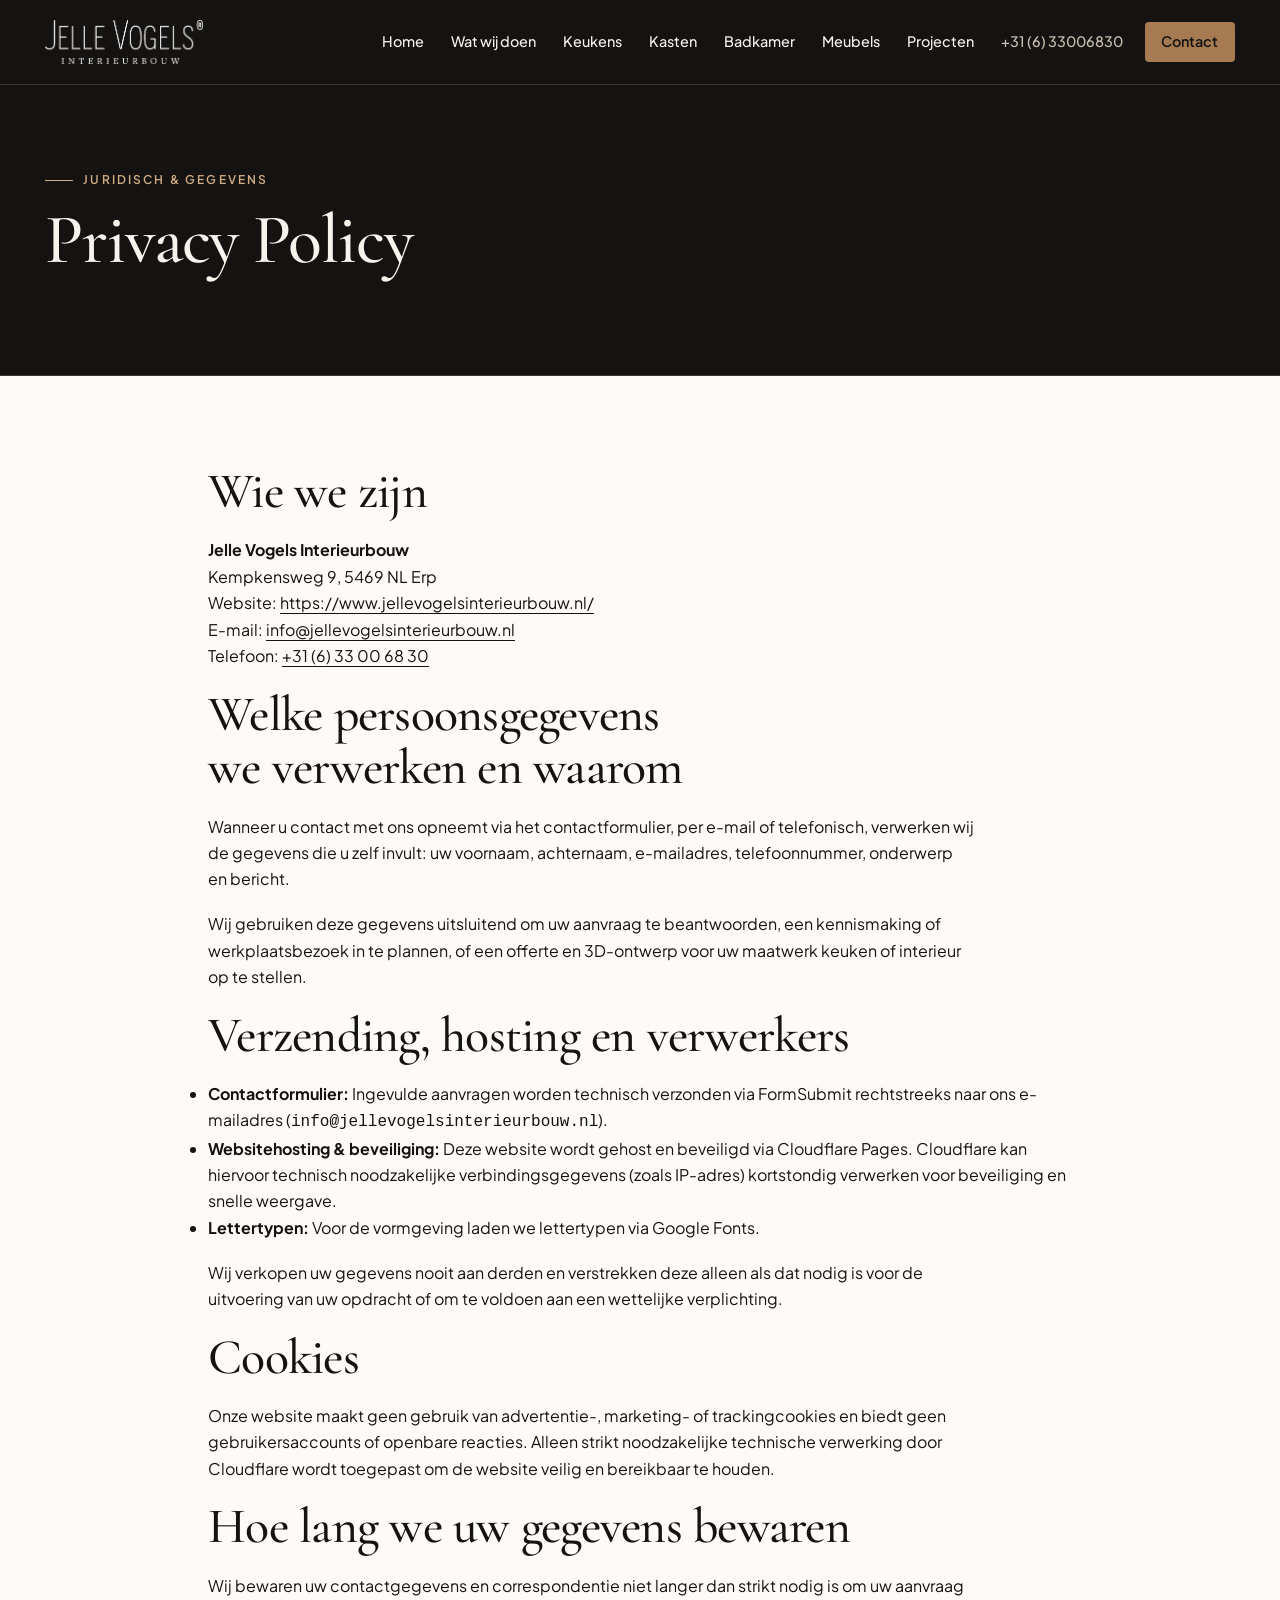
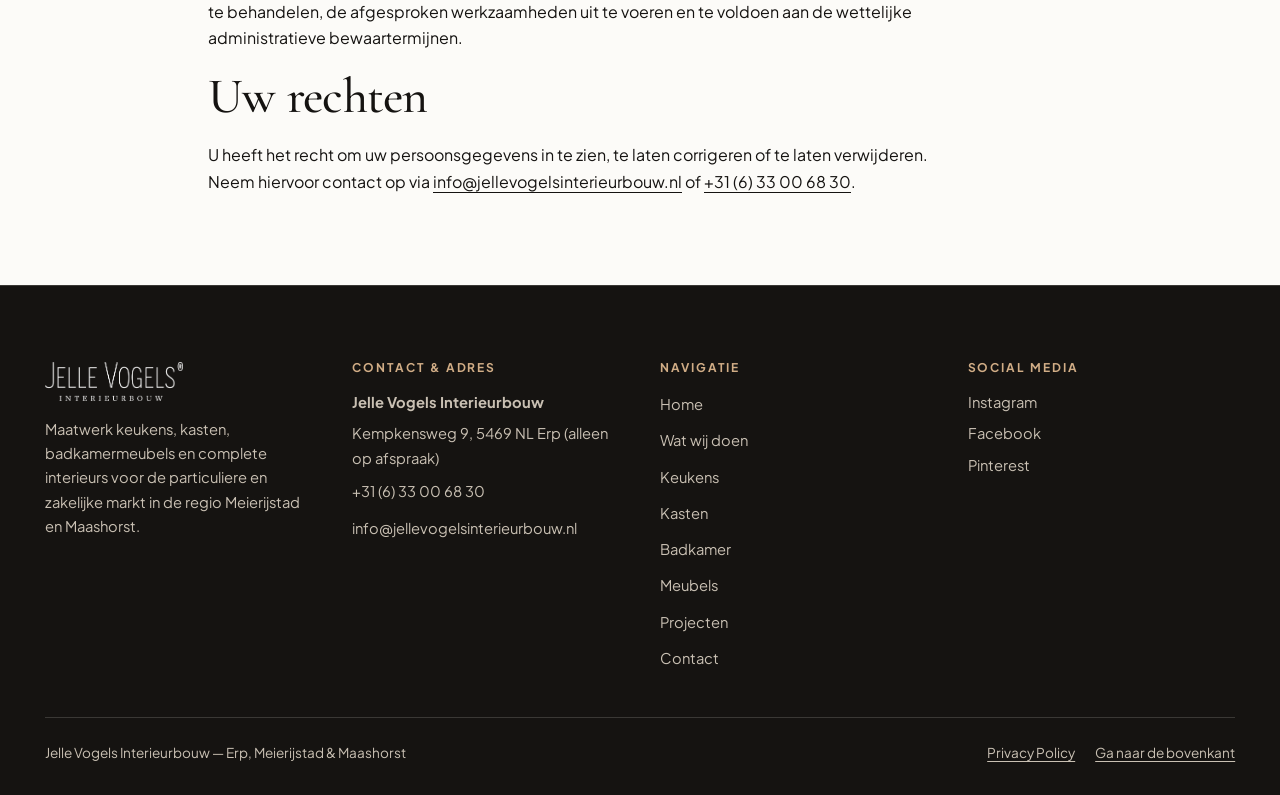
==== commit b5b53521: "Add sitemap, robots.txt, clean privacy policy, and working contact form" ====
--- a/privacy-policy.html
+++ b/privacy-policy.html
@@ -73,40 +73,28 @@
 <section class="section section--surface">
   <div class="container prose-stack" style="max-inline-size: 54rem;">
     <h2>Wie we zijn</h2>
-    <p>Ons website-adres is: <a href="https://www.jellevogelsinterieurbouw.nl/">https://www.jellevogelsinterieurbouw.nl/</a>.</p>
+    <p><strong>Jelle Vogels Interieurbouw</strong><br>Kempkensweg 9, 5469 NL Erp<br>Website: <a href="https://www.jellevogelsinterieurbouw.nl/">https://www.jellevogelsinterieurbouw.nl/</a><br>E-mail: <a href="mailto:info@jellevogelsinterieurbouw.nl">info@jellevogelsinterieurbouw.nl</a><br>Telefoon: <a href="tel:+31633006830">+31 (6) 33 00 68 30</a></p>
 
-    <h2>Welke persoonlijke gegevens we verzamelen en waarom we deze verzamelen</h2>
-    <p>Wanneer bezoekers reacties achterlaten op de site, verzamelen we de gegevens getoond in het reactieformulier, en ook het IP-adres van de bezoeker en de browser user agent string om spamdetectie te helpen.</p>
-    <p>Een geanonimiseerde string die is gemaakt op basis van uw e-mailadres (ook wel hash genoemd) kan aan de Gravatar-service worden verstrekt om te zien of u deze gebruikt. Het privacybeleid van de Gravatar-service is hier beschikbaar: <a href="https://automattic.com/privacy/" rel="noopener noreferrer">https://automattic.com/privacy/</a>. Na goedkeuring van je reactie is je profielfoto publiekelijk zichtbaar in de context van je reactie.</p>
+    <h2>Welke persoonsgegevens we verwerken en waarom</h2>
+    <p>Wanneer u contact met ons opneemt via het contactformulier, per e-mail of telefonisch, verwerken wij de gegevens die u zelf invult: uw voornaam, achternaam, e-mailadres, telefoonnummer, onderwerp en bericht.</p>
+    <p>Wij gebruiken deze gegevens uitsluitend om uw aanvraag te beantwoorden, een kennismaking of werkplaatsbezoek in te plannen, of een offerte en 3D-ontwerp voor uw maatwerk keuken of interieur op te stellen.</p>
 
-    <h2>Media</h2>
-    <p>Als u afbeeldingen naar de website uploadt, moet u het uploaden van afbeeldingen met ingesloten locatiegegevens (EXIF GPS) vermijden. Bezoekers van de website kunnen eventuele locatiegegevens downloaden en extraheren uit afbeeldingen op de website.</p>
-
-    <h2>Contact formulieren</h2>
-    <p>Wanneer u contact met ons opneemt via het contactformulier of per e-mail, gebruiken wij de opgegeven gegevens uitsluitend om uw aanvraag voor een maatwerk interieur of keuken te beantwoorden.</p>
+    <h2>Verzending, hosting en verwerkers</h2>
+    <ul>
+      <li><strong>Contactformulier:</strong> Ingevulde aanvragen worden technisch verzonden via FormSubmit rechtstreeks naar ons e-mailadres (<code>info@jellevogelsinterieurbouw.nl</code>).</li>
+      <li><strong>Websitehosting &amp; beveiliging:</strong> Deze website wordt gehost en beveiligd via Cloudflare Pages. Cloudflare kan hiervoor technisch noodzakelijke verbindingsgegevens (zoals IP-adres) kortstondig verwerken voor beveiliging en snelle weergave.</li>
+      <li><strong>Lettertypen:</strong> Voor de vormgeving laden we lettertypen via Google Fonts.</li>
+    </ul>
+    <p>Wij verkopen uw gegevens nooit aan derden en verstrekken deze alleen als dat nodig is voor de uitvoering van uw opdracht of om te voldoen aan een wettelijke verplichting.</p>
 
     <h2>Cookies</h2>
-    <p>Als u een reactie achterlaat op onze site, kunt u ervoor kiezen om uw naam, e-mailadres en website op te slaan in cookies. Deze zijn voor uw gemak zodat u uw gegevens niet opnieuw hoeft in te vullen als u weer een reactie achterlaat. Deze cookies gaan een jaar mee.</p>
-    <p>Als u onze inlogpagina bezoekt, plaatsen we een tijdelijke cookie om te bepalen of uw browser cookies accepteert. Deze cookie bevat geen persoonlijke gegevens en wordt verwijderd wanneer u uw browser sluit.</p>
-    <p>Wanneer u zich aanmeldt, zullen we ook verschillende cookies instellen om uw aanmeldingsgegevens en uw schermweergavekeuzes op te slaan. Inlogcookies gaan twee dagen mee en cookies voor schermopties gaan een jaar mee. Als u “Onthoud mij” selecteert, blijft uw login twee weken bestaan. Als u zich afmeldt bij uw account, worden de inlogcookies verwijderd.</p>
-    <p>Als u een artikel bewerkt of publiceert, wordt er een extra cookie in uw browser opgeslagen. Deze cookie bevat geen persoonlijke gegevens en geeft alleen de post-ID aan van het artikel dat u zojuist hebt bewerkt. Deze verloopt na 1 dag.</p>
-
-    <h2>Ingesloten inhoud van andere websites</h2>
-    <p>Artikelen op deze site kunnen ingesloten inhoud bevatten (bijvoorbeeld video’s, afbeeldingen, artikelen, enz.). Ingesloten inhoud van andere websites gedraagt zich exact hetzelfde alsof de bezoeker de andere website heeft bezocht.</p>
-    <p>Deze websites kunnen data over jou verzamelen, cookies gebruiken, tracking van derde partijen insluiten en je interactie met deze ingesloten inhoud monitoren, inclusief de interactie met ingesloten inhoud als je een account hebt en ingelogd bent op die website.</p>
-
-    <h2>Met wie we uw gegevens delen</h2>
-    <p>Als u een wachtwoordreset aanvraagt, wordt uw IP-adres opgenomen in de reset-e-mail.</p>
+    <p>Onze website maakt geen gebruik van advertentie-, marketing- of trackingcookies en biedt geen gebruikersaccounts of openbare reacties. Alleen strikt noodzakelijke technische verwerking door Cloudflare wordt toegepast om de website veilig en bereikbaar te houden.</p>
 
     <h2>Hoe lang we uw gegevens bewaren</h2>
-    <p>Als je een reactie achterlaat, worden de reactie en de bijbehorende metadata voor onbepaalde tijd bewaard. Dit is zodat we eventuele vervolgopmerkingen automatisch kunnen herkennen en goedkeuren in plaats van ze in een moderatiewachtrij te houden.</p>
-    <p>Voor gebruikers die zich registreren op onze website (indien aanwezig), slaan we ook de persoonlijke informatie op die ze verstrekken in hun gebruikersprofiel. Alle gebruikers kunnen hun persoonlijke gegevens op elk moment zien, bewerken of verwijderen (behalve dat ze hun gebruikersnaam niet kunnen wijzigen). Websitebeheerders kunnen die informatie ook zien en bewerken.</p>
+    <p>Wij bewaren uw contactgegevens en correspondentie niet langer dan strikt nodig is om uw aanvraag te behandelen, de afgesproken werkzaamheden uit te voeren en te voldoen aan de wettelijke administratieve bewaartermijnen.</p>
 
-    <h2>Welke rechten u heeft over uw gegevens</h2>
-    <p>Als je een account hebt op deze site, of opmerkingen hebt achtergelaten, kun je verzoeken om een exportbestand van de persoonlijke gegevens die we over jou hebben, inclusief alle gegevens die je ons hebt verstrekt. U kunt ook verzoeken dat we alle persoonlijke gegevens die we over u hebben, wissen. Dit omvat geen gegevens die we verplicht moeten bewaren voor administratieve, wettelijke of beveiligingsdoeleinden.</p>
-
-    <h2>Waar we uw gegevens naartoe sturen</h2>
-    <p>Reacties van bezoekers kunnen worden gecontroleerd via een geautomatiseerde spamdetectieservice.</p>
+    <h2>Uw rechten</h2>
+    <p>U heeft het recht om uw persoonsgegevens in te zien, te laten corrigeren of te laten verwijderen. Neem hiervoor contact op via <a href="mailto:info@jellevogelsinterieurbouw.nl">info@jellevogelsinterieurbouw.nl</a> of <a href="tel:+31633006830">+31 (6) 33 00 68 30</a>.</p>
   </div>
 </section>
 
--- a/assets/css/styles.css
+++ b/assets/css/styles.css
@@ -1284,6 +1284,17 @@
     display: none;
   }
 
+  .form-status--error {
+    border-color: var(--error-600);
+    background-color: var(--error-100);
+    color: #6e1410;
+  }
+
+  .btn:disabled {
+    opacity: 0.65;
+    cursor: progress;
+  }
+
   /* Native Top-Layer Lightbox Dialog */
   .lightbox-dialog {
     inset: 0;
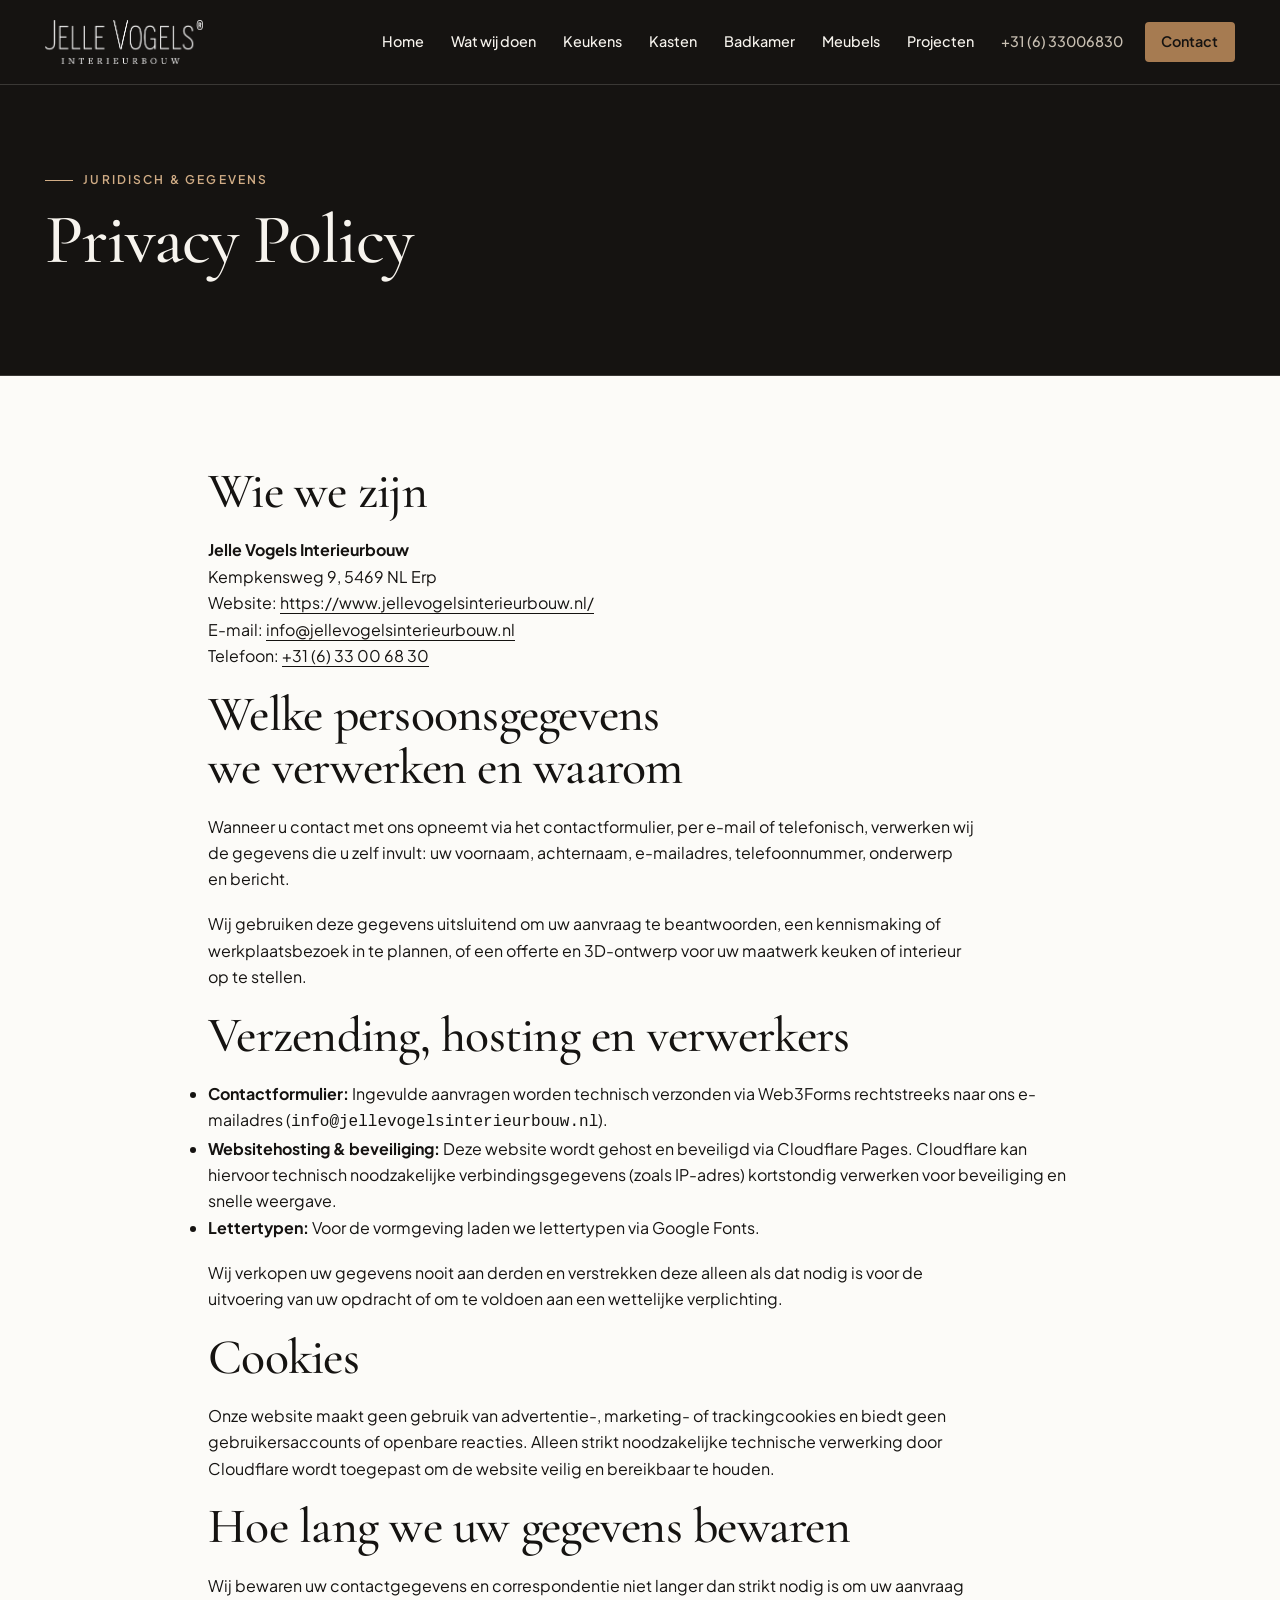
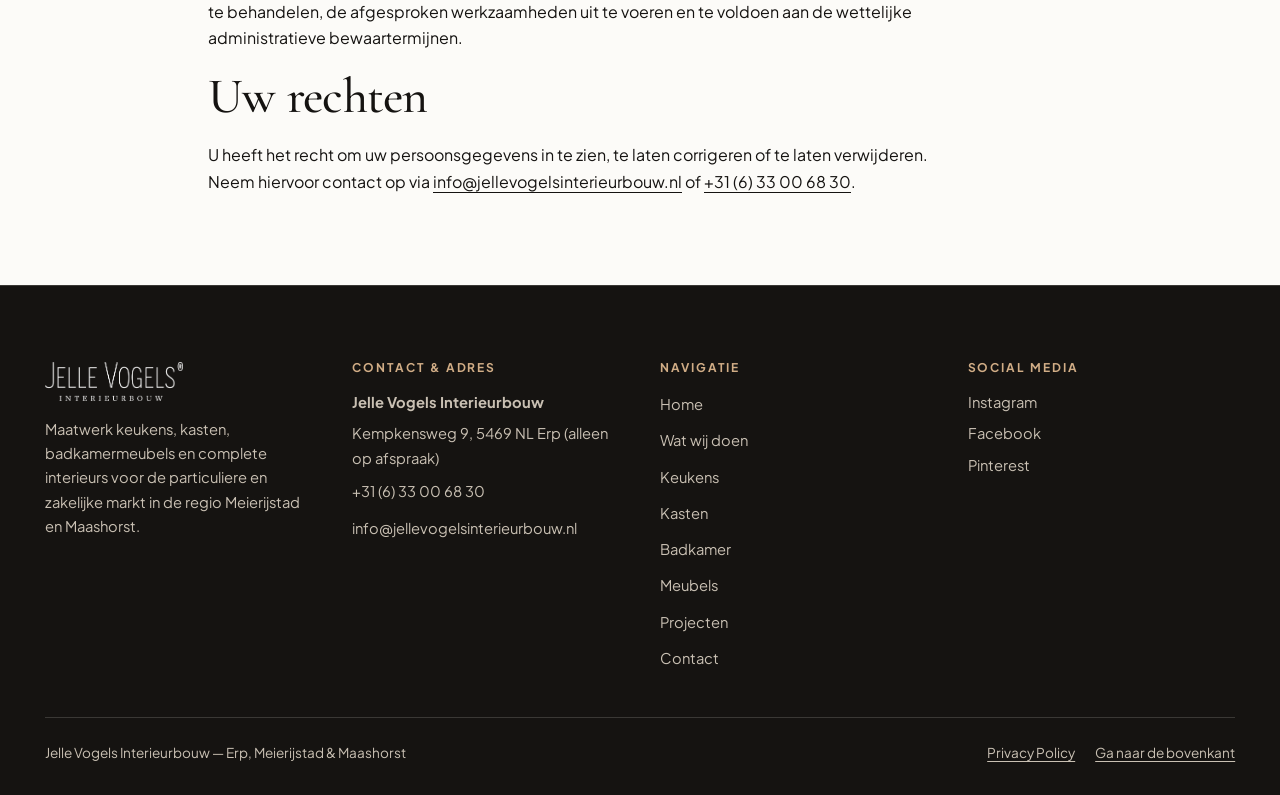
==== commit 48b64283: "Switch contact form to Web3Forms with botcheck honeypot" ====
--- a/privacy-policy.html
+++ b/privacy-policy.html
@@ -81,7 +81,7 @@
 
     <h2>Verzending, hosting en verwerkers</h2>
     <ul>
-      <li><strong>Contactformulier:</strong> Ingevulde aanvragen worden technisch verzonden via FormSubmit rechtstreeks naar ons e-mailadres (<code>info@jellevogelsinterieurbouw.nl</code>).</li>
+      <li><strong>Contactformulier:</strong> Ingevulde aanvragen worden technisch verzonden via Web3Forms rechtstreeks naar ons e-mailadres (<code>info@jellevogelsinterieurbouw.nl</code>).</li>
       <li><strong>Websitehosting &amp; beveiliging:</strong> Deze website wordt gehost en beveiligd via Cloudflare Pages. Cloudflare kan hiervoor technisch noodzakelijke verbindingsgegevens (zoals IP-adres) kortstondig verwerken voor beveiliging en snelle weergave.</li>
       <li><strong>Lettertypen:</strong> Voor de vormgeving laden we lettertypen via Google Fonts.</li>
     </ul>
--- a/assets/css/styles.css
+++ b/assets/css/styles.css
@@ -303,6 +303,10 @@
     align-items: center;
   }
 
+  .btn-row[hidden] {
+    display: none;
+  }
+
   .btn {
     display: inline-flex;
     align-items: center;
